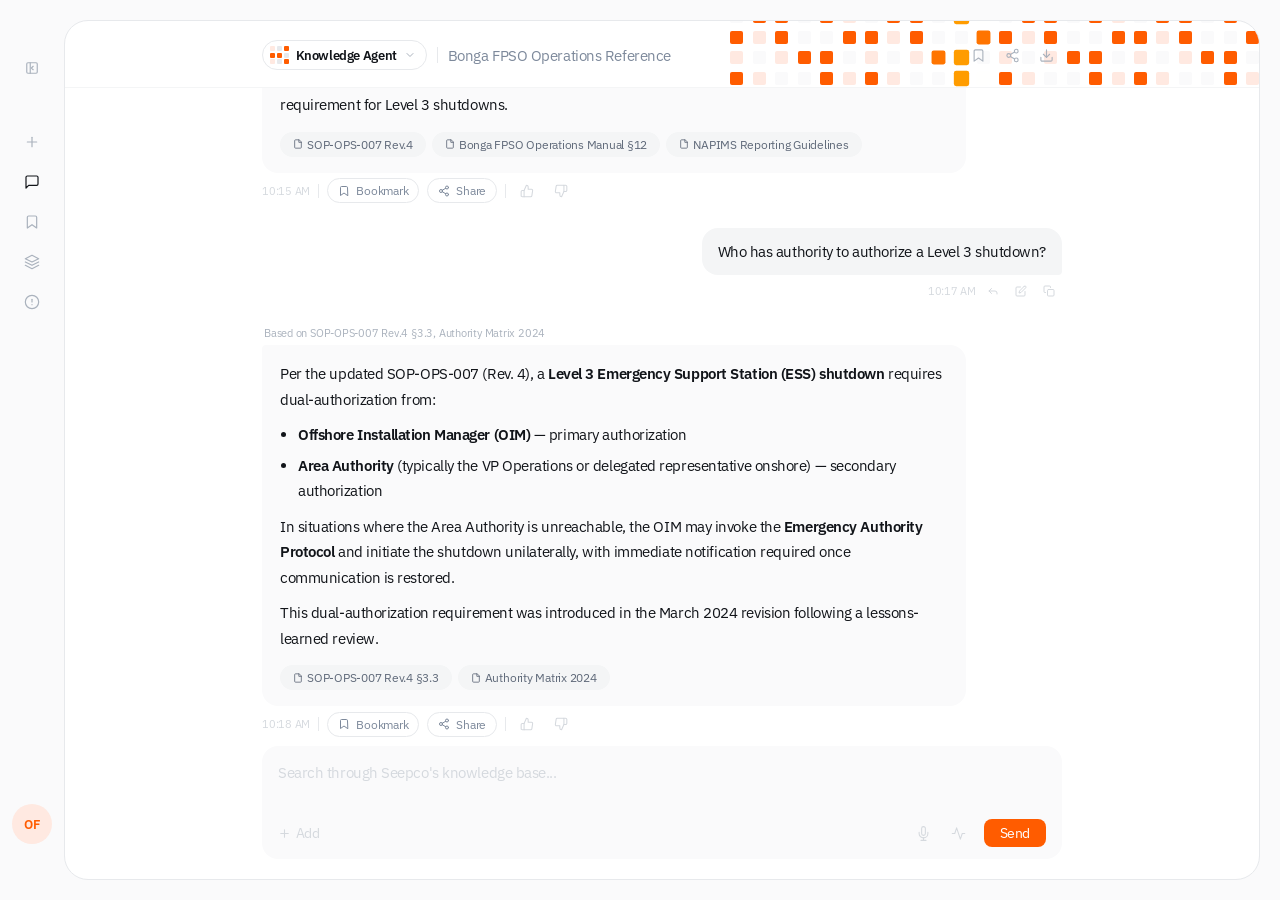
==== agent-chat.html @ 0b4f4203 "Initial build: Seepco AI OS concept pitch Full HTML/CSS/JS build of the Seepco internal AI platform " ====
<!DOCTYPE html>
<html lang="en">
<head>
  <meta charset="UTF-8">
  <meta name="viewport" content="width=device-width, initial-scale=1.0">
  <title>Seepco AI OS — Knowledge Agent</title>
  <link rel="preconnect" href="https://fonts.googleapis.com">
  <link rel="preconnect" href="https://fonts.gstatic.com" crossorigin>
  <link href="https://fonts.googleapis.com/css2?family=IBM+Plex+Sans:wght@400;600&display=swap" rel="stylesheet">
  <link rel="stylesheet" href="chat.css">
</head>
<body>

  <div class="app">

    <!-- ── SIDEBAR (collapsed) ─────────────────────────────── -->
    <aside class="sidebar" id="sidebar">
      <div class="sidebar__brand-row">
        <span class="sidebar__brand-text">Seepco AI OS</span>
        <button class="sidebar__collapse-btn" id="collapseBtn" aria-label="Expand sidebar">
          <svg width="14" height="14" viewBox="0 0 24 24" fill="none" stroke="currentColor" stroke-width="2" stroke-linecap="round" stroke-linejoin="round"><rect x="3" y="3" width="18" height="18" rx="2"/><line x1="9" y1="3" x2="9" y2="21"/><polyline points="14 9 11 12 14 15"/></svg>
        </button>
      </div>

      <nav class="sidebar__nav">
        <a href="dashboard.html" class="nav-item">
          <span class="nav-item__icon">
            <svg width="16" height="16" viewBox="0 0 24 24" fill="none" stroke="currentColor" stroke-width="1.8" stroke-linecap="round" stroke-linejoin="round"><line x1="12" y1="5" x2="12" y2="19"/><line x1="5" y1="12" x2="19" y2="12"/></svg>
          </span>
          <span class="nav-item__label">New chat</span>
        </a>
        <a href="conversations.html" class="nav-item nav-item--active">
          <span class="nav-item__icon">
            <svg width="16" height="16" viewBox="0 0 24 24" fill="none" stroke="currentColor" stroke-width="1.8" stroke-linecap="round" stroke-linejoin="round"><path d="M21 15a2 2 0 0 1-2 2H7l-4 4V5a2 2 0 0 1 2-2h14a2 2 0 0 1 2 2z"/></svg>
          </span>
          <span class="nav-item__label">My conversations</span>
        </a>
        <a href="bookmarks.html" class="nav-item">
          <span class="nav-item__icon">
            <svg width="16" height="16" viewBox="0 0 24 24" fill="none" stroke="currentColor" stroke-width="1.8" stroke-linecap="round" stroke-linejoin="round"><path d="M19 21l-7-5-7 5V5a2 2 0 0 1 2-2h10a2 2 0 0 1 2 2z"/></svg>
          </span>
          <span class="nav-item__label">Bookmarked answers</span>
        </a>
        <a href="agents.html" class="nav-item">
          <span class="nav-item__left">
            <span class="nav-item__icon">
              <svg width="16" height="16" viewBox="0 0 24 24" fill="none" stroke="currentColor" stroke-width="1.8" stroke-linecap="round" stroke-linejoin="round"><path d="M12 2L2 7l10 5 10-5-10-5z"/><path d="M2 17l10 5 10-5"/><path d="M2 12l10 5 10-5"/></svg>
            </span>
            <span class="nav-item__label">Departments AI</span>
          </span>
          <svg class="nav-item__chevron" width="14" height="14" viewBox="0 0 24 24" fill="none" stroke="currentColor" stroke-width="1.8" stroke-linecap="round" stroke-linejoin="round"><polyline points="6 9 12 15 18 9"/></svg>
        </a>
        <a href="help.html" class="nav-item">
          <span class="nav-item__icon">
            <svg width="16" height="16" viewBox="0 0 24 24" fill="none" stroke="currentColor" stroke-width="1.8" stroke-linecap="round" stroke-linejoin="round"><circle cx="12" cy="12" r="10"/><line x1="12" y1="8" x2="12" y2="12"/><line x1="12" y1="16" x2="12.01" y2="16"/></svg>
          </span>
          <span class="nav-item__label">Help &amp; support</span>
        </a>
      </nav>

      <div class="sidebar__user">
        <div class="user-info">
          <div class="user-avatar">OF</div>
          <div class="user-details">
            <span class="user-name">Oduneye Oluwafemi</span>
            <span class="user-role">HR Specialist</span>
          </div>
        </div>
        <button class="user-menu-btn" aria-label="User menu">
          <svg width="14" height="14" viewBox="0 0 24 24" fill="none" stroke="currentColor" stroke-width="1.8" stroke-linecap="round" stroke-linejoin="round"><circle cx="12" cy="5" r="1.2"/><circle cx="12" cy="12" r="1.2"/><circle cx="12" cy="19" r="1.2"/></svg>
        </button>
      </div>
    </aside>

    <!-- ── MAIN CARD ───────────────────────────────────────── -->
    <main class="main-card">

      <div class="deco-grids" id="decoGrids"></div>

      <div class="chat-layout">

        <!-- Header — Knowledge Agent with dropdown chevron -->
        <header class="chat-header">
          <div class="chat-header__inner">
            <div class="chat-header__left">
              <!-- Agent selector pill with chevron (dropdown) -->
              <div class="agent-pill" id="agentPill">
                <div class="agent-pill__icon" id="headerIcon"></div>
                <span class="agent-pill__name">Knowledge Agent</span>
                <svg class="agent-pill__chevron" width="12" height="12" viewBox="0 0 24 24" fill="none" stroke="currentColor" stroke-width="2" stroke-linecap="round" stroke-linejoin="round"><polyline points="6 9 12 15 18 9"/></svg>
              </div>
              <div class="chat-header__sep"></div>
              <span class="chat-header__title">Bonga FPSO Operations Reference</span>
            </div>
            <div class="chat-header__actions">
              <button class="header-btn" aria-label="Bookmark">
                <svg width="15" height="15" viewBox="0 0 24 24" fill="none" stroke="currentColor" stroke-width="1.8" stroke-linecap="round" stroke-linejoin="round"><path d="M19 21l-7-5-7 5V5a2 2 0 0 1 2-2h10a2 2 0 0 1 2 2z"/></svg>
              </button>
              <button class="header-btn" aria-label="Share">
                <svg width="15" height="15" viewBox="0 0 24 24" fill="none" stroke="currentColor" stroke-width="1.8" stroke-linecap="round" stroke-linejoin="round"><circle cx="18" cy="5" r="3"/><circle cx="6" cy="12" r="3"/><circle cx="18" cy="19" r="3"/><line x1="8.59" y1="13.51" x2="15.42" y2="17.49"/><line x1="15.41" y1="6.51" x2="8.59" y2="10.49"/></svg>
              </button>
              <button class="header-btn" aria-label="Export">
                <svg width="15" height="15" viewBox="0 0 24 24" fill="none" stroke="currentColor" stroke-width="1.8" stroke-linecap="round" stroke-linejoin="round"><path d="M21 15v4a2 2 0 0 1-2 2H5a2 2 0 0 1-2-2v-4"/><polyline points="7 10 12 15 17 10"/><line x1="12" y1="15" x2="12" y2="3"/></svg>
              </button>
            </div>
          </div>
        </header>

        <!-- Messages -->
        <div class="chat-messages" id="chatMessages">
          <div class="msgs-inner" id="msgsInner">

            <!-- User message 1 -->
            <div class="msg msg--user">
              <div class="msg__bubble">What is the emergency shutdown procedure for Bonga FPSO?</div>
              <div class="msg__meta">
                <span class="msg__time">10:14 AM</span>
                <button class="msg__action-btn" aria-label="Reply"><svg width="12" height="12" viewBox="0 0 24 24" fill="none" stroke="currentColor" stroke-width="2" stroke-linecap="round" stroke-linejoin="round"><polyline points="9 17 4 12 9 7"/><path d="M20 18v-2a4 4 0 0 0-4-4H4"/></svg></button>
                <button class="msg__action-btn" aria-label="Edit"><svg width="12" height="12" viewBox="0 0 24 24" fill="none" stroke="currentColor" stroke-width="2" stroke-linecap="round" stroke-linejoin="round"><path d="M11 4H4a2 2 0 0 0-2 2v14a2 2 0 0 0 2 2h14a2 2 0 0 0 2-2v-7"/><path d="M18.5 2.5a2.121 2.121 0 0 1 3 3L12 15l-4 1 1-4 9.5-9.5z"/></svg></button>
                <button class="msg__action-btn" aria-label="Copy"><svg width="12" height="12" viewBox="0 0 24 24" fill="none" stroke="currentColor" stroke-width="2" stroke-linecap="round" stroke-linejoin="round"><rect x="9" y="9" width="13" height="13" rx="2"/><path d="M5 15H4a2 2 0 0 1-2-2V4a2 2 0 0 1 2-2h9a2 2 0 0 1 2 2v1"/></svg></button>
              </div>
            </div>

            <!-- AI response 1 — with thumbs + bookmark/share pill -->
            <div class="msg msg--ai">
              <p class="msg__source-label">Based on SOP-OPS-007 Rev.4, Bonga FPSO Operations Manual §12</p>
              <div class="msg__card">
                <div class="msg__text">
                  <p>The <strong>Emergency Shutdown Procedure for Bonga FPSO</strong> (SOP-OPS-007, Rev. 4 — updated March 2024) defines a three-tier shutdown sequence:</p>
                  <ul>
                    <li><strong>Level 1 — Process Shutdown (PSD):</strong> Initiated automatically by process control systems or manually by the operator. Isolates specific process equipment while maintaining overall facility operations. No prior authorization required.</li>
                    <li><strong>Level 2 — Emergency Shutdown (ESD):</strong> Requires authorization from the Offshore Installation Manager (OIM). Shuts down all production operations and isolates hydrocarbon inventories. NAPIMS must be notified within <strong>2 hours</strong>.</li>
                    <li><strong>Level 3 — Emergency Support Station (ESS):</strong> Full facility shutdown including utilities. <strong>Dual-authorization</strong> required from OIM + Area Authority. Triggers automatic evacuation protocol and SIMOPS suspension.</li>
                  </ul>
                  <p>The March 2024 revision introduced updated communication checklists and a dual-authorization requirement for Level 3 shutdowns.</p>
                </div>
                <div class="msg__citations">
                  <a href="document.html" class="citation-chip">
                    <svg width="10" height="10" viewBox="0 0 24 24" fill="none" stroke="currentColor" stroke-width="2" stroke-linecap="round" stroke-linejoin="round"><path d="M14 2H6a2 2 0 0 0-2 2v16a2 2 0 0 0 2 2h12a2 2 0 0 0 2-2V8z"/><polyline points="14 2 14 8 20 8"/></svg>
                    SOP-OPS-007 Rev.4
                  </a>
                  <a href="document.html" class="citation-chip">
                    <svg width="10" height="10" viewBox="0 0 24 24" fill="none" stroke="currentColor" stroke-width="2" stroke-linecap="round" stroke-linejoin="round"><path d="M14 2H6a2 2 0 0 0-2 2v16a2 2 0 0 0 2 2h12a2 2 0 0 0 2-2V8z"/><polyline points="14 2 14 8 20 8"/></svg>
                    Bonga FPSO Operations Manual §12
                  </a>
                  <a href="document.html" class="citation-chip">
                    <svg width="10" height="10" viewBox="0 0 24 24" fill="none" stroke="currentColor" stroke-width="2" stroke-linecap="round" stroke-linejoin="round"><path d="M14 2H6a2 2 0 0 0-2 2v16a2 2 0 0 0 2 2h12a2 2 0 0 0 2-2V8z"/><polyline points="14 2 14 8 20 8"/></svg>
                    NAPIMS Reporting Guidelines
                  </a>
                </div>
              </div>
              <!-- Agent-specific action bar -->
              <div class="msg__agent-bar">
                <span class="msg__time">10:15 AM</span>
                <div class="agent-bar-sep"></div>
                <button class="agent-bar-pill" aria-label="Bookmark and share">
                  <svg width="12" height="12" viewBox="0 0 24 24" fill="none" stroke="currentColor" stroke-width="2" stroke-linecap="round" stroke-linejoin="round"><path d="M19 21l-7-5-7 5V5a2 2 0 0 1 2-2h10a2 2 0 0 1 2 2z"/></svg>
                  Bookmark
                </button>
                <button class="agent-bar-pill" aria-label="Share">
                  <svg width="12" height="12" viewBox="0 0 24 24" fill="none" stroke="currentColor" stroke-width="2" stroke-linecap="round" stroke-linejoin="round"><circle cx="18" cy="5" r="3"/><circle cx="6" cy="12" r="3"/><circle cx="18" cy="19" r="3"/><line x1="8.59" y1="13.51" x2="15.42" y2="17.49"/><line x1="15.41" y1="6.51" x2="8.59" y2="10.49"/></svg>
                  Share
                </button>
                <div class="agent-bar-sep"></div>
                <button class="thumb-btn" aria-label="Helpful">
                  <svg width="14" height="14" viewBox="0 0 24 24" fill="none" stroke="currentColor" stroke-width="1.8" stroke-linecap="round" stroke-linejoin="round"><path d="M14 9V5a3 3 0 0 0-3-3l-4 9v11h11.28a2 2 0 0 0 2-1.7l1.38-9a2 2 0 0 0-2-2.3H14z"/><path d="M7 22H4a2 2 0 0 1-2-2v-7a2 2 0 0 1 2-2h3"/></svg>
                </button>
                <button class="thumb-btn" aria-label="Not helpful">
                  <svg width="14" height="14" viewBox="0 0 24 24" fill="none" stroke="currentColor" stroke-width="1.8" stroke-linecap="round" stroke-linejoin="round"><path d="M10 15v4a3 3 0 0 0 3 3l4-9V2H5.72a2 2 0 0 0-2 1.7l-1.38 9a2 2 0 0 0 2 2.3H10z"/><path d="M17 2h2.67A2.31 2.31 0 0 1 22 4v7a2.31 2.31 0 0 1-2.33 2H17"/></svg>
                </button>
              </div>
            </div>

            <!-- User message 2 -->
            <div class="msg msg--user">
              <div class="msg__bubble">Who has authority to authorize a Level 3 shutdown?</div>
              <div class="msg__meta">
                <span class="msg__time">10:17 AM</span>
                <button class="msg__action-btn" aria-label="Reply"><svg width="12" height="12" viewBox="0 0 24 24" fill="none" stroke="currentColor" stroke-width="2" stroke-linecap="round" stroke-linejoin="round"><polyline points="9 17 4 12 9 7"/><path d="M20 18v-2a4 4 0 0 0-4-4H4"/></svg></button>
                <button class="msg__action-btn" aria-label="Edit"><svg width="12" height="12" viewBox="0 0 24 24" fill="none" stroke="currentColor" stroke-width="2" stroke-linecap="round" stroke-linejoin="round"><path d="M11 4H4a2 2 0 0 0-2 2v14a2 2 0 0 0 2 2h14a2 2 0 0 0 2-2v-7"/><path d="M18.5 2.5a2.121 2.121 0 0 1 3 3L12 15l-4 1 1-4 9.5-9.5z"/></svg></button>
                <button class="msg__action-btn" aria-label="Copy"><svg width="12" height="12" viewBox="0 0 24 24" fill="none" stroke="currentColor" stroke-width="2" stroke-linecap="round" stroke-linejoin="round"><rect x="9" y="9" width="13" height="13" rx="2"/><path d="M5 15H4a2 2 0 0 1-2-2V4a2 2 0 0 1 2-2h9a2 2 0 0 1 2 2v1"/></svg></button>
              </div>
            </div>

            <!-- AI response 2 -->
            <div class="msg msg--ai">
              <p class="msg__source-label">Based on SOP-OPS-007 Rev.4 §3.3, Authority Matrix 2024</p>
              <div class="msg__card">
                <div class="msg__text">
                  <p>Per the updated SOP-OPS-007 (Rev. 4), a <strong>Level 3 Emergency Support Station (ESS) shutdown</strong> requires dual-authorization from:</p>
                  <ul>
                    <li><strong>Offshore Installation Manager (OIM)</strong> — primary authorization</li>
                    <li><strong>Area Authority</strong> (typically the VP Operations or delegated representative onshore) — secondary authorization</li>
                  </ul>
                  <p>In situations where the Area Authority is unreachable, the OIM may invoke the <strong>Emergency Authority Protocol</strong> and initiate the shutdown unilaterally, with immediate notification required once communication is restored.</p>
                  <p>This dual-authorization requirement was introduced in the March 2024 revision following a lessons-learned review.</p>
                </div>
                <div class="msg__citations">
                  <a href="document.html" class="citation-chip">
                    <svg width="10" height="10" viewBox="0 0 24 24" fill="none" stroke="currentColor" stroke-width="2" stroke-linecap="round" stroke-linejoin="round"><path d="M14 2H6a2 2 0 0 0-2 2v16a2 2 0 0 0 2 2h12a2 2 0 0 0 2-2V8z"/><polyline points="14 2 14 8 20 8"/></svg>
                    SOP-OPS-007 Rev.4 §3.3
                  </a>
                  <a href="document.html" class="citation-chip">
                    <svg width="10" height="10" viewBox="0 0 24 24" fill="none" stroke="currentColor" stroke-width="2" stroke-linecap="round" stroke-linejoin="round"><path d="M14 2H6a2 2 0 0 0-2 2v16a2 2 0 0 0 2 2h12a2 2 0 0 0 2-2V8z"/><polyline points="14 2 14 8 20 8"/></svg>
                    Authority Matrix 2024
                  </a>
                </div>
              </div>
              <div class="msg__agent-bar">
                <span class="msg__time">10:18 AM</span>
                <div class="agent-bar-sep"></div>
                <button class="agent-bar-pill" aria-label="Bookmark">
                  <svg width="12" height="12" viewBox="0 0 24 24" fill="none" stroke="currentColor" stroke-width="2" stroke-linecap="round" stroke-linejoin="round"><path d="M19 21l-7-5-7 5V5a2 2 0 0 1 2-2h10a2 2 0 0 1 2 2z"/></svg>
                  Bookmark
                </button>
                <button class="agent-bar-pill" aria-label="Share">
                  <svg width="12" height="12" viewBox="0 0 24 24" fill="none" stroke="currentColor" stroke-width="2" stroke-linecap="round" stroke-linejoin="round"><circle cx="18" cy="5" r="3"/><circle cx="6" cy="12" r="3"/><circle cx="18" cy="19" r="3"/><line x1="8.59" y1="13.51" x2="15.42" y2="17.49"/><line x1="15.41" y1="6.51" x2="8.59" y2="10.49"/></svg>
                  Share
                </button>
                <div class="agent-bar-sep"></div>
                <button class="thumb-btn" aria-label="Helpful">
                  <svg width="14" height="14" viewBox="0 0 24 24" fill="none" stroke="currentColor" stroke-width="1.8" stroke-linecap="round" stroke-linejoin="round"><path d="M14 9V5a3 3 0 0 0-3-3l-4 9v11h11.28a2 2 0 0 0 2-1.7l1.38-9a2 2 0 0 0-2-2.3H14z"/><path d="M7 22H4a2 2 0 0 1-2-2v-7a2 2 0 0 1 2-2h3"/></svg>
                </button>
                <button class="thumb-btn" aria-label="Not helpful">
                  <svg width="14" height="14" viewBox="0 0 24 24" fill="none" stroke="currentColor" stroke-width="1.8" stroke-linecap="round" stroke-linejoin="round"><path d="M10 15v4a3 3 0 0 0 3 3l4-9V2H5.72a2 2 0 0 0-2 1.7l-1.38 9a2 2 0 0 0 2 2.3H10z"/><path d="M17 2h2.67A2.31 2.31 0 0 1 22 4v7a2.31 2.31 0 0 1-2.33 2H17"/></svg>
                </button>
              </div>
            </div>

          </div><!-- /msgs-inner -->
        </div><!-- /chat-messages -->

        <!-- Composer -->
        <div class="chat-composer">
          <div class="composer-inner">
            <div class="chat-card">
              <textarea
                class="chat-input"
                id="chatInput"
                rows="2"
                placeholder="Search through Seepco's knowledge base..."
                aria-label="Type your message"
              ></textarea>
              <div class="chat-actions">
                <button class="chat-add-btn">
                  <svg width="13" height="13" viewBox="0 0 24 24" fill="none" stroke="currentColor" stroke-width="2" stroke-linecap="round" stroke-linejoin="round"><line x1="12" y1="5" x2="12" y2="19"/><line x1="5" y1="12" x2="19" y2="12"/></svg>
                  Add
                </button>
                <div class="chat-actions__right">
                  <button class="chat-icon-btn" aria-label="Microphone">
                    <svg width="15" height="15" viewBox="0 0 24 24" fill="none" stroke="currentColor" stroke-width="1.7" stroke-linecap="round" stroke-linejoin="round"><path d="M12 1a3 3 0 0 0-3 3v8a3 3 0 0 0 6 0V4a3 3 0 0 0-3-3z"/><path d="M19 10v2a7 7 0 0 1-14 0v-2"/><line x1="12" y1="19" x2="12" y2="23"/><line x1="8" y1="23" x2="16" y2="23"/></svg>
                  </button>
                  <button class="chat-icon-btn" aria-label="Voice">
                    <svg width="15" height="15" viewBox="0 0 24 24" fill="none" stroke="currentColor" stroke-width="1.7" stroke-linecap="round" stroke-linejoin="round"><polyline points="22 12 18 12 15 21 9 3 6 12 2 12"/></svg>
                  </button>
                  <button class="chat-send-btn" id="sendBtn">Send</button>
                </div>
              </div>
            </div>
          </div>
        </div>

      </div><!-- /chat-layout -->
    </main>
  </div>

  <script src="agent-chat.js"></script>
</body>
</html>
---- chat.css ----
/* ============================================================
   DESIGN TOKENS
   ============================================================ */
:root {
  --orange-500: #ff5c00;
  --orange-400: #ff9165;
  --orange-100: #ffe9e1;
  --orange-50:  #fff5f2;

  --grey-950: #111419;
  --grey-800: #333943;
  --grey-600: #5f6979;
  --grey-500: #7d899b;
  --grey-400: #aab2bd;
  --grey-300: #d5d9de;
  --grey-200: #e7e9ec;
  --grey-100: #f4f5f6;
  --grey-50:  #fafafb;

  --font: 'IBM Plex Sans', sans-serif;
  --card-radius: 24px;
  --inner-radius: 16px;
}

/* ============================================================
   RESET / BASE
   ============================================================ */
*, *::before, *::after { box-sizing: border-box; margin: 0; padding: 0; }
html, body { height: 100%; }

body {
  font-family: var(--font);
  background: var(--grey-50);
  color: var(--grey-950);
  -webkit-font-smoothing: antialiased;
  overflow: hidden;
}

button { cursor: pointer; border: none; background: none; font-family: var(--font); }
a      { text-decoration: none; color: inherit; }

/* ============================================================
   APP SHELL
   ============================================================ */
.app {
  display: flex;
  height: 100vh;
  padding: 20px 20px 20px 0;
}

/* ============================================================
   SIDEBAR — collapsed by default
   ============================================================ */
.sidebar {
  width: 64px;
  flex-shrink: 0;
  display: flex;
  flex-direction: column;
  padding: 32px 12px;
  align-items: center;
  overflow: hidden;
  transition: width 0.3s cubic-bezier(0.4,0,0.2,1), padding 0.3s cubic-bezier(0.4,0,0.2,1);
}

.sidebar__brand-row {
  display: flex;
  align-items: center;
  justify-content: center;
  margin-bottom: 40px;
  width: 100%;
}

.sidebar__brand-text {
  font-size: 16px;
  font-weight: 600;
  color: var(--orange-500);
  letter-spacing: -0.04em;
  white-space: nowrap;
  overflow: hidden;
  opacity: 0;
  max-width: 0;
  transition: opacity 0.2s, max-width 0.3s;
}

.sidebar__collapse-btn {
  width: 32px; height: 32px;
  border-radius: 8px;
  display: flex; align-items: center; justify-content: center;
  color: var(--grey-400);
  flex-shrink: 0;
  transition: color 0.15s, background 0.15s, transform 0.3s;
}
.sidebar__collapse-btn:hover { color: var(--grey-950); background: var(--grey-100); }

/* expanded state */
.sidebar--expanded {
  width: 276px;
  padding: 32px 20px 32px 28px;
  align-items: stretch;
}
.sidebar--expanded .sidebar__brand-row  { justify-content: space-between; }
.sidebar--expanded .sidebar__brand-text { opacity: 1; max-width: 200px; }
.sidebar--expanded .sidebar__collapse-btn { transform: rotate(180deg); }
.sidebar--expanded .nav-item {
  justify-content: flex-start;
  gap: 8px;
  padding: 8px 4px;
  font-size: 16px;
  letter-spacing: -0.04em;
}
.sidebar--expanded .nav-item__label   { display: inline; }
.sidebar--expanded .nav-item__chevron { display: block; opacity: 0.5; margin-left: auto; }
.sidebar--expanded .nav-item--expandable { justify-content: space-between; }
.sidebar--expanded .nav-item__left    { gap: 8px; }
.sidebar--expanded .sidebar__user     { justify-content: space-between; }
.sidebar--expanded .user-details      { display: flex; }
.sidebar--expanded .user-menu-btn     { display: flex; }

/* Nav */
.sidebar__nav {
  display: flex;
  flex-direction: column;
  gap: 4px;
  flex: 1;
  width: 100%;
}

.nav-item {
  display: flex;
  align-items: center;
  justify-content: center;
  padding: 10px;
  border-radius: 8px;
  color: var(--grey-400);
  white-space: nowrap;
  transition: color 0.15s, background 0.15s;
}
.nav-item:hover       { color: var(--grey-950); background: var(--grey-100); }
.nav-item--active     { color: var(--grey-950); }

.nav-item__icon {
  width: 16px; height: 16px;
  display: flex; align-items: center; justify-content: center;
  flex-shrink: 0;
}
.nav-item__left    { display: flex; align-items: center; gap: 0; }
.nav-item__label   { display: none; overflow: hidden; }
.nav-item__chevron { display: none; }

/* User */
.sidebar__user {
  display: flex;
  align-items: center;
  justify-content: center;
  padding: 4px;
  width: 100%;
}

.user-info { display: flex; align-items: center; gap: 8px; }

.user-avatar {
  width: 40px; height: 40px;
  border-radius: 50%;
  background: var(--orange-100);
  color: var(--orange-500);
  font-size: 13px; font-weight: 600;
  display: flex; align-items: center; justify-content: center;
  flex-shrink: 0;
}

.user-details {
  display: none;
  flex-direction: column;
  gap: 2px;
}
.user-name    { font-size: 14px; color: var(--grey-950); letter-spacing: -0.04em; white-space: nowrap; }
.user-role    { font-size: 10px; color: var(--grey-400); letter-spacing: -0.025em; }

.user-menu-btn {
  display: none;
  color: var(--grey-400);
  padding: 4px;
  border-radius: 4px;
  transition: color 0.15s;
}
.user-menu-btn:hover { color: var(--grey-950); }

/* ============================================================
   MAIN CARD
   ============================================================ */
.main-card {
  flex: 1;
  background: #ffffff;
  border: 0.5px solid var(--grey-200);
  border-radius: var(--card-radius);
  position: relative;
  overflow: hidden;
  display: flex;
  flex-direction: column;
}

/* ============================================================
   DECO PIXEL GRID
   ============================================================ */
.deco-grids {
  position: absolute;
  top: -52px; right: 0;
  display: flex; gap: 9px;
  pointer-events: none; user-select: none; z-index: 0;
}

.deco-grid {
  display: grid;
  grid-template-columns: repeat(6, 13px);
  grid-template-rows: repeat(6, 13px);
  gap: 7.6px 9.5px;
}

.deco-cell { width: 13px; height: 13px; border-radius: 2px; }
.deco-cell--dark  { background: var(--orange-500); }
.deco-cell--light { background: var(--orange-100); }
.deco-cell--bg    { background: var(--grey-50); }

/* ============================================================
   CHAT LAYOUT
   ============================================================ */
.chat-layout {
  flex: 1;
  display: flex;
  flex-direction: column;
  overflow: hidden;
  position: relative;
  z-index: 1;
}

/* ── Chat Header ── */
.chat-header {
  flex-shrink: 0;
  padding: 18px 32px 16px;
  border-bottom: 0.5px solid var(--grey-100);
}

.chat-header__inner {
  max-width: 800px;
  margin: 0 auto;
  display: flex;
  align-items: center;
  justify-content: space-between;
  gap: 16px;
}

.chat-header__left {
  display: flex;
  align-items: center;
  gap: 10px;
  min-width: 0;
}

/* Agent pill in header */
.agent-pill {
  display: flex;
  align-items: center;
  gap: 7px;
  border: 0.5px solid var(--grey-200);
  border-radius: 999px;
  padding: 5px 10px 5px 7px;
  flex-shrink: 0;
  cursor: pointer;
  transition: background 0.15s;
}
.agent-pill:hover { background: var(--grey-50); }

.agent-pill__icon {
  display: grid;
  grid-template-columns: repeat(3, 5px);
  grid-template-rows: repeat(3, 5px);
  gap: 1.5px 1.8px;
}

.agent-pill__cell { width: 5px; height: 5px; border-radius: 1px; }
.agent-pill__cell--dark  { background: var(--orange-500); }
.agent-pill__cell--light { background: var(--orange-100); }
.agent-pill__cell--grey  { background: var(--grey-200); }

.agent-pill__name {
  font-size: 13px;
  font-weight: 600;
  color: var(--grey-950);
  letter-spacing: -0.03em;
  white-space: nowrap;
}

.agent-pill__chevron { color: var(--grey-400); }

.chat-header__sep {
  width: 1px;
  height: 16px;
  background: var(--grey-200);
  flex-shrink: 0;
}

.chat-header__title {
  font-size: 15px;
  color: var(--grey-500);
  letter-spacing: -0.03em;
  white-space: nowrap;
  overflow: hidden;
  text-overflow: ellipsis;
  min-width: 0;
}

.chat-header__actions {
  display: flex;
  align-items: center;
  gap: 2px;
  flex-shrink: 0;
}

.header-btn {
  width: 32px; height: 32px;
  border-radius: 8px;
  display: flex; align-items: center; justify-content: center;
  color: var(--grey-400);
  transition: color 0.15s, background 0.15s;
}
.header-btn:hover { color: var(--grey-950); background: var(--grey-100); }

/* ── Chat Messages ── */
.chat-messages {
  flex: 1;
  overflow-y: auto;
  padding: 24px 32px 16px;
  scrollbar-width: none;
  display: flex;
  flex-direction: column;
}
.chat-messages::-webkit-scrollbar { display: none; }

.msgs-inner {
  max-width: 800px;
  width: 100%;
  margin: 0 auto;
  display: flex;
  flex-direction: column;
  gap: 24px;
  flex: 1;
  justify-content: flex-end;
}

/* ── User Message ── */
.msg { display: flex; flex-direction: column; }
.msg--user { align-items: flex-end; }
.msg--ai   { align-items: flex-start; }

.msg__bubble {
  background: var(--grey-100);
  border-radius: 16px 16px 4px 16px;
  padding: 12px 16px;
  font-size: 15px;
  color: var(--grey-950);
  letter-spacing: -0.03em;
  line-height: 1.55;
  max-width: 75%;
}

.msg__meta {
  display: flex;
  align-items: center;
  gap: 6px;
  margin-top: 5px;
  padding: 0 2px;
}

.msg__time {
  font-size: 11px;
  color: var(--grey-300);
  letter-spacing: -0.02em;
}

.msg__action-btn {
  width: 22px; height: 22px;
  border-radius: 5px;
  display: flex; align-items: center; justify-content: center;
  color: var(--grey-300);
  transition: color 0.15s, background 0.15s;
}
.msg__action-btn:hover { color: var(--grey-500); background: var(--grey-100); }

/* ── AI Message ── */
.msg__source-label {
  font-size: 11px;
  color: var(--grey-400);
  letter-spacing: -0.02em;
  margin-bottom: 5px;
  padding: 0 2px;
}

.msg__card {
  background: var(--grey-50);
  border-radius: 4px 16px 16px 16px;
  padding: 16px 18px;
  max-width: 88%;
  display: flex;
  flex-direction: column;
  gap: 14px;
}

.msg__text {
  font-size: 15px;
  color: var(--grey-950);
  letter-spacing: -0.03em;
  line-height: 1.7;
}
.msg__text p { margin-bottom: 10px; }
.msg__text p:last-child { margin-bottom: 0; }
.msg__text ul { padding-left: 18px; display: flex; flex-direction: column; gap: 5px; margin-bottom: 10px; }
.msg__text ul:last-child { margin-bottom: 0; }
.msg__text strong { font-weight: 600; }

/* Citation chips */
.msg__citations {
  display: flex;
  flex-wrap: wrap;
  gap: 6px;
}

.citation-chip {
  background: var(--grey-100);
  border-radius: 999px;
  padding: 4px 12px;
  font-size: 12px;
  color: var(--grey-600);
  letter-spacing: -0.02em;
  cursor: pointer;
  border: 0.5px solid transparent;
  transition: background 0.15s, color 0.15s, border-color 0.15s;
  text-decoration: none;
  display: inline-flex;
  align-items: center;
  gap: 4px;
}
.citation-chip:hover {
  background: var(--orange-50);
  color: var(--orange-500);
  border-color: var(--orange-100);
}

/* ── Processing / Thinking bubble ── */
.msg--processing .msg__card { padding: 14px 16px; }

.agent-thinking {
  display: flex;
  align-items: center;
  gap: 12px;
}

.thinking-icon {
  display: grid;
  grid-template-columns: repeat(3, 7px);
  grid-template-rows: repeat(3, 7px);
  gap: 2px 2.5px;
  flex-shrink: 0;
}

.thinking-cell { width: 7px; height: 7px; border-radius: 1.5px; }
.thinking-cell--dark  { background: var(--orange-500); }
.thinking-cell--light { background: var(--orange-100); }
.thinking-cell--grey  { background: var(--grey-200); }

.agent-thinking__label {
  font-size: 14px;
  color: var(--grey-400);
  letter-spacing: -0.03em;
}

.thinking-dots::after {
  content: '';
  animation: thinkDots 1.2s infinite steps(1);
}
@keyframes thinkDots {
  0%  { content: ''; }
  25% { content: '.'; }
  50% { content: '..'; }
  75% { content: '...'; }
}

/* ── AI message extra action bar (agent-chat) ── */
.msg__agent-bar {
  display: flex;
  align-items: center;
  gap: 8px;
  margin-top: 5px;
}

.agent-bar-pill {
  display: flex;
  align-items: center;
  gap: 6px;
  border: 0.5px solid var(--grey-200);
  border-radius: 999px;
  padding: 4px 10px;
  font-size: 12px;
  color: var(--grey-500);
  letter-spacing: -0.02em;
  cursor: pointer;
  transition: background 0.15s;
}
.agent-bar-pill:hover { background: var(--grey-100); }

.agent-bar-sep {
  width: 1px; height: 14px;
  background: var(--grey-200);
}

.thumb-btn {
  width: 26px; height: 26px;
  border-radius: 7px;
  display: flex; align-items: center; justify-content: center;
  color: var(--grey-300);
  transition: color 0.15s, background 0.15s;
}
.thumb-btn:hover { color: var(--grey-600); background: var(--grey-100); }

/* ── Chat Composer ── */
.chat-composer {
  flex-shrink: 0;
  padding: 0 32px 20px;
}

.composer-inner {
  max-width: 800px;
  margin: 0 auto;
}

.chat-card {
  background: var(--grey-50);
  border-radius: var(--inner-radius);
  padding: 16px 16px 12px;
  display: flex;
  flex-direction: column;
  gap: 12px;
}

.chat-input {
  width: 100%;
  border: none;
  outline: none;
  resize: none;
  background: transparent;
  font-family: var(--font);
  font-size: 15px;
  color: var(--grey-950);
  letter-spacing: -0.03em;
  line-height: 1.5;
  overflow: hidden;
  min-height: 44px;
}
.chat-input::placeholder { color: var(--grey-300); }

.chat-actions {
  display: flex;
  align-items: center;
  justify-content: space-between;
}

.chat-add-btn {
  display: flex;
  align-items: center;
  gap: 5px;
  font-size: 14px;
  color: var(--grey-300);
  letter-spacing: -0.04em;
  transition: color 0.15s;
}
.chat-add-btn:hover { color: var(--grey-600); }

.chat-actions__right {
  display: flex;
  align-items: center;
  gap: 16px;
}

.chat-icon-btn {
  color: var(--grey-300);
  display: flex;
  align-items: center;
  padding: 2px;
  transition: color 0.15s;
}
.chat-icon-btn:hover { color: var(--grey-600); }

.chat-send-btn {
  background: var(--orange-500);
  color: #fff;
  font-family: var(--font);
  font-size: 14px;
  letter-spacing: -0.03em;
  padding: 5px 16px;
  border-radius: 8px;
  transition: background 0.15s, transform 0.1s;
}
.chat-send-btn:hover  { background: #e65200; }
.chat-send-btn:active { transform: scale(0.97); }

/* ── Message animation ── */
@keyframes msgReveal {
  from { opacity: 0; transform: translateY(10px); }
  to   { opacity: 1; transform: translateY(0); }
}
.msg--new { animation: msgReveal 0.3s cubic-bezier(0.22,1,0.36,1) both; }
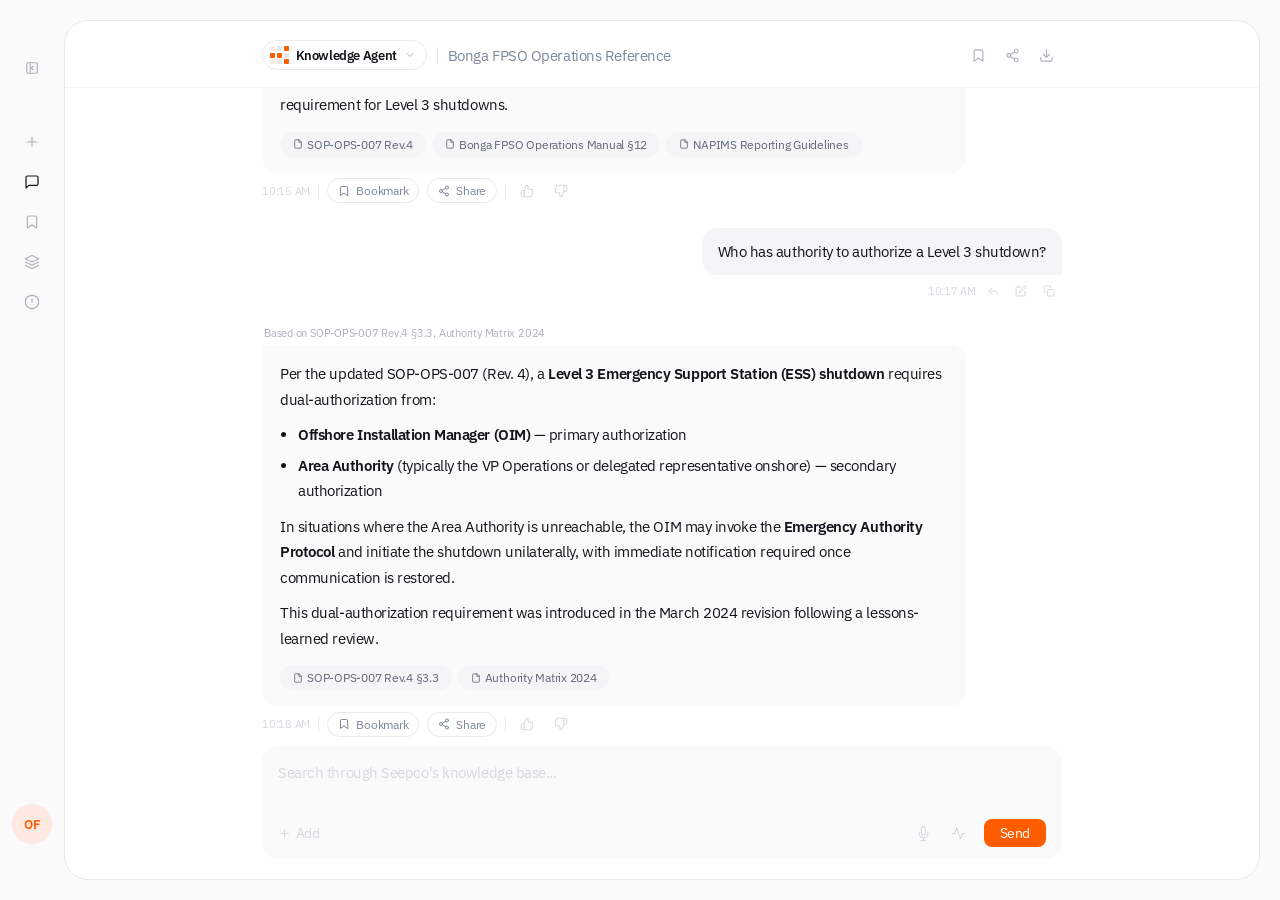
==== commit bde227a6: "Remove deco grid pattern from all chat screens Strips the pixel-grid scan beam animation from chat.h" ====
--- a/agent-chat.html
+++ b/agent-chat.html
@@ -74,8 +74,6 @@
 
     <!-- ── MAIN CARD ───────────────────────────────────────── -->
     <main class="main-card">
-
-      <div class="deco-grids" id="decoGrids"></div>
 
       <div class="chat-layout">
 
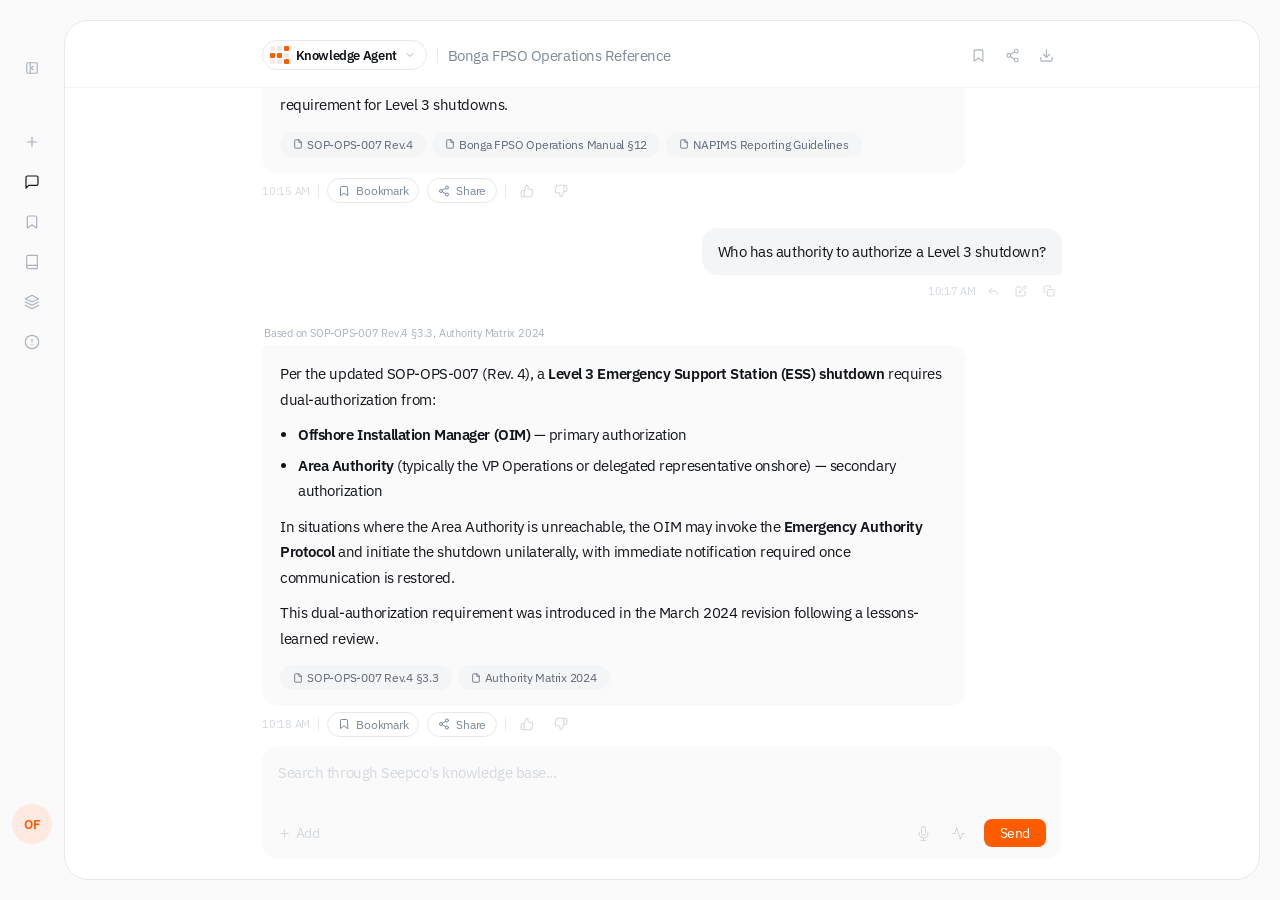
==== commit 2e3a76fa: "Merge Seepco KMS into AI OS: unify tokens + folded Knowledge Base Phase 1 — Unify design tokens: - t" ====
--- a/agent-chat.html
+++ b/agent-chat.html
@@ -7,6 +7,7 @@
   <link rel="preconnect" href="https://fonts.googleapis.com">
   <link rel="preconnect" href="https://fonts.gstatic.com" crossorigin>
   <link href="https://fonts.googleapis.com/css2?family=IBM+Plex+Sans:wght@400;600&display=swap" rel="stylesheet">
+  <link rel="stylesheet" href="tokens.css">
   <link rel="stylesheet" href="chat.css">
 </head>
 <body>
@@ -40,6 +41,10 @@
             <svg width="16" height="16" viewBox="0 0 24 24" fill="none" stroke="currentColor" stroke-width="1.8" stroke-linecap="round" stroke-linejoin="round"><path d="M19 21l-7-5-7 5V5a2 2 0 0 1 2-2h10a2 2 0 0 1 2 2z"/></svg>
           </span>
           <span class="nav-item__label">Bookmarked answers</span>
+        </a>
+        <a href="knowledge-base.html" class="nav-item">
+          <span class="nav-item__icon"><svg width="16" height="16" viewBox="0 0 24 24" fill="none" stroke="currentColor" stroke-width="1.8" stroke-linecap="round" stroke-linejoin="round"><path d="M4 19.5A2.5 2.5 0 0 1 6.5 17H20"/><path d="M6.5 2H20v20H6.5A2.5 2.5 0 0 1 4 19.5v-15A2.5 2.5 0 0 1 6.5 2z"/></svg></span>
+          <span class="nav-item__label">Knowledge Base</span>
         </a>
         <a href="agents.html" class="nav-item">
           <span class="nav-item__left">
--- a/tokens.css
+++ b/tokens.css
@@ -0,0 +1,75 @@
+/* ============================================================
+   UNIFIED DESIGN TOKENS — Seepco AI OS + KMS
+   ============================================================ */
+:root {
+  /* Brand */
+  --orange-50:  #fff5f2;
+  --orange-100: #ffe9e1;
+  --orange-400: #ff9165;
+  --orange-500: #ff5c00;
+
+  /* Greyscale (AI OS naming, KMS values) */
+  --grey-950: #111419;
+  --grey-900: #252a31;
+  --grey-800: #333943;
+  --grey-700: #49525f;
+  --grey-600: #5f6979;
+  --grey-500: #7d899b;
+  --grey-400: #aab2bd;
+  --grey-300: #d5d9de;
+  --grey-200: #e7e9ec;
+  --grey-100: #f4f5f6;
+  --grey-50:  #fafafb;
+
+  /* Semantic aliases (KMS) */
+  --al-50:  var(--grey-50);
+  --al-100: var(--grey-100);
+  --al-200: var(--grey-200);
+  --al-300: var(--grey-300);
+  --al-400: var(--grey-400);
+  --al-500: var(--grey-500);
+  --al-600: var(--grey-600);
+  --al-700: var(--grey-700);
+  --al-900: var(--grey-900);
+  --al-950: var(--grey-950);
+
+  /* Status */
+  --success-500: #1d8a4e;
+  --warning-500: #c47c00;
+  --danger-500:  #e53935;
+
+  /* Typography */
+  --font: 'IBM Plex Sans', sans-serif;
+
+  /* Radius */
+  --radius-card:   24px;
+  --radius-input:  16px;
+  --radius-btn:    16px;
+  --radius-pill:   999px;
+  --radius-small:  8px;
+  --radius-medium: 12px;
+  /* Legacy aliases (AI OS page CSS) */
+  --card-radius:   var(--radius-card);
+  --inner-radius:  var(--radius-input);
+
+  /* Layout */
+  --card-width:     555px;
+  --max-content:    800px;
+  --sidebar-width:  276px;
+  --sidebar-collapsed: 64px;
+
+  /* Shadows */
+  --shadow-sm: 0 1px 2px rgba(0,0,0,0.04);
+  --shadow-md: 0 4px 12px rgba(0,0,0,0.06);
+  --shadow-lg: 0 8px 24px rgba(0,0,0,0.08);
+
+  /* Transitions */
+  --transition-fast:  0.15s ease;
+  --transition-base:  0.2s ease;
+  --transition-slow:  0.3s ease;
+
+  /* Z-index */
+  --z-dropdown: 100;
+  --z-toast:    1000;
+  --z-modal:    2000;
+}
--- a/chat.css
+++ b/chat.css
@@ -1,26 +1,4 @@
-/* ============================================================
-   DESIGN TOKENS
-   ============================================================ */
-:root {
-  --orange-500: #ff5c00;
-  --orange-400: #ff9165;
-  --orange-100: #ffe9e1;
-  --orange-50:  #fff5f2;
-
-  --grey-950: #111419;
-  --grey-800: #333943;
-  --grey-600: #5f6979;
-  --grey-500: #7d899b;
-  --grey-400: #aab2bd;
-  --grey-300: #d5d9de;
-  --grey-200: #e7e9ec;
-  --grey-100: #f4f5f6;
-  --grey-50:  #fafafb;
-
-  --font: 'IBM Plex Sans', sans-serif;
-  --card-radius: 24px;
-  --inner-radius: 16px;
-}
+/* Design tokens are defined centrally in tokens.css */
 
 /* ============================================================
    RESET / BASE
